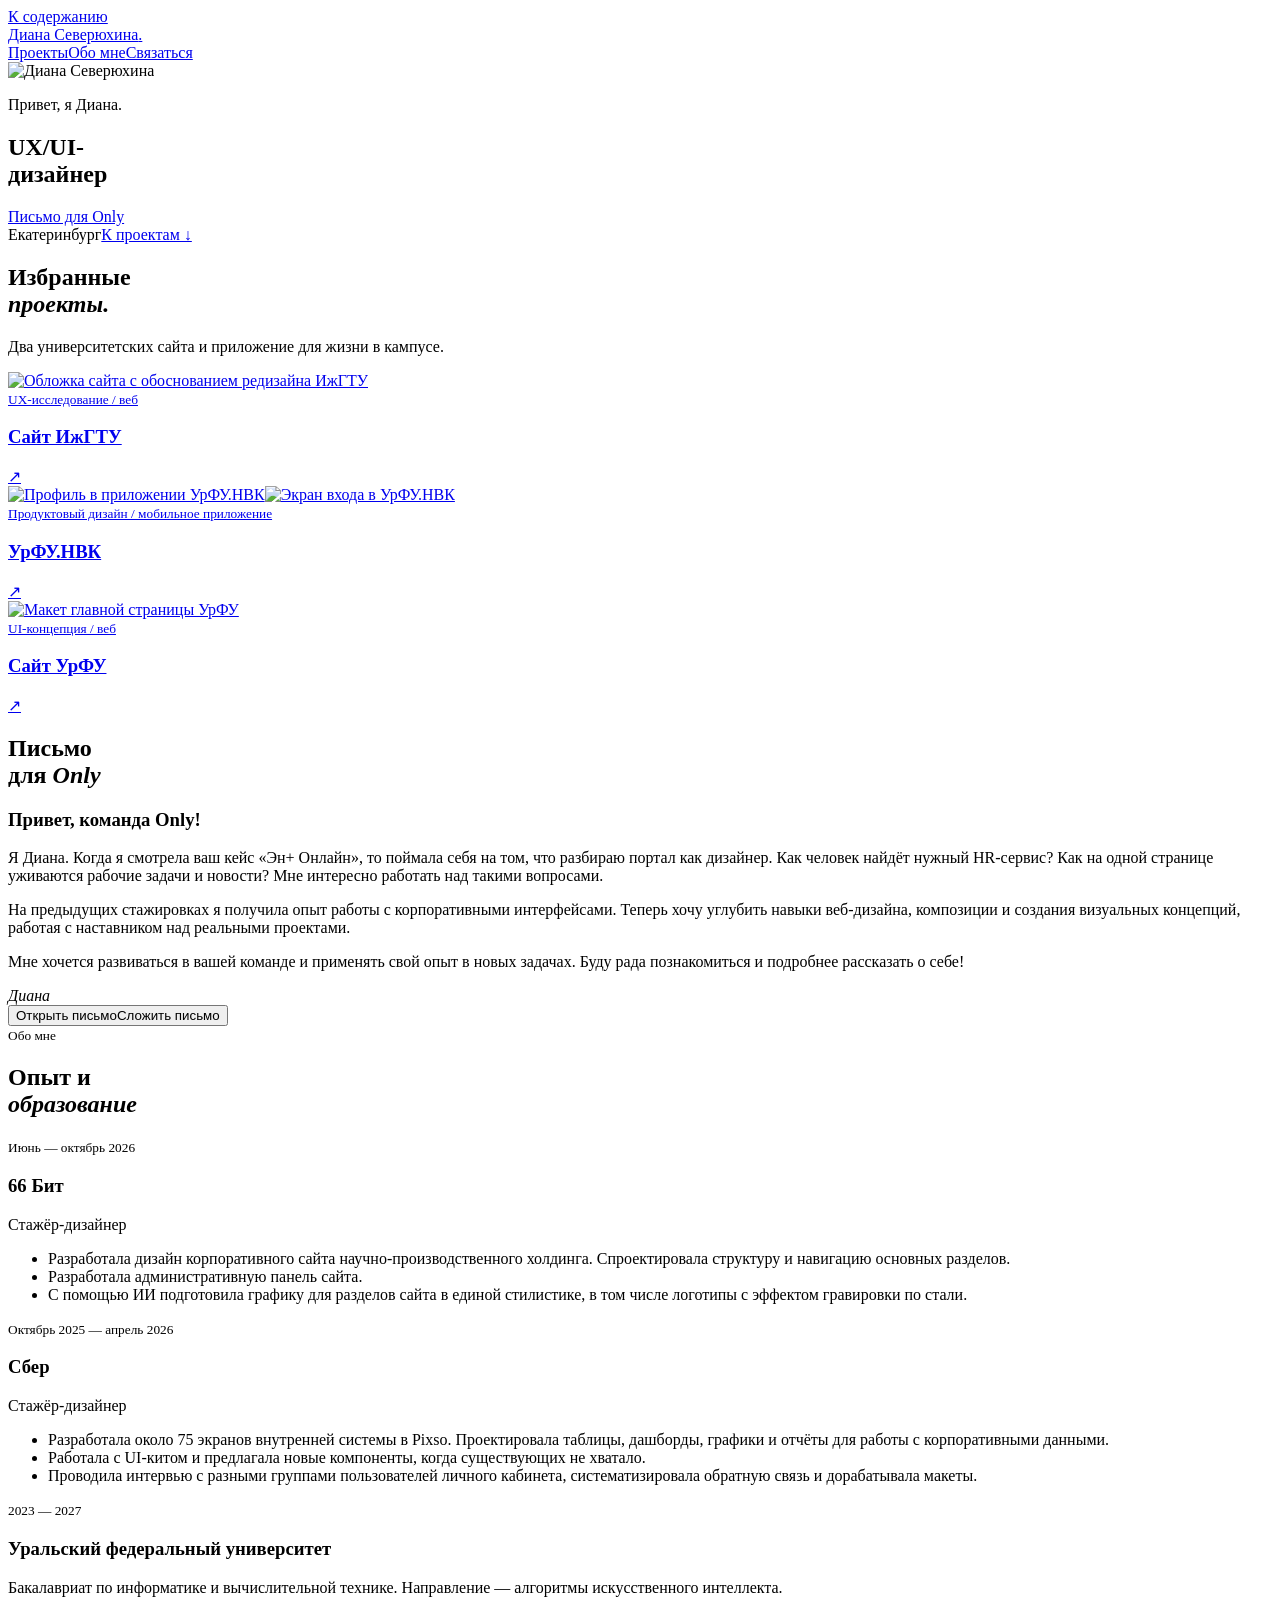
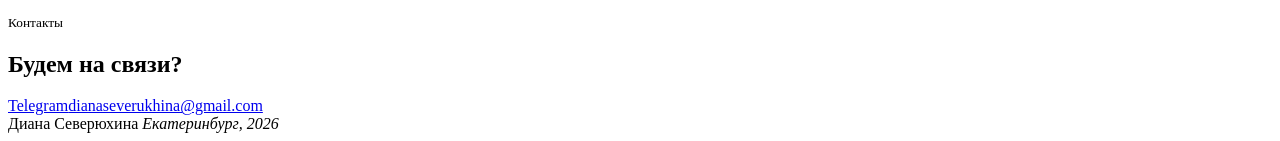
==== index.html @ 2f359d8f "Add portfolio homepage" ====
<!doctype html>
<html lang="ru"><head><meta charset="utf-8"><meta name="viewport" content="width=device-width,initial-scale=1"><meta name="description" content="Портфолио UX/UI-дизайнера Дианы Северюхиной для команды Only."><title>Портфолио для Only · Диана Северюхина</title><link rel="stylesheet" href="style.css?v=portrait-letter-2"><script defer src="motion.js?v=letter-2"></script></head>
<body class="home"><a class="skip" href="#main">К содержанию</a><header><a class="wordmark" href="index.html">Диана Северюхина<span>.</span></a>
    <nav class="lens" aria-label="Навигация"><a href="index.html#work">Проекты</a><a href="index.html#about">Обо мне</a><a href="#contact">Связаться</a></nav></header><main id="main"><section class="hero"><picture><img fetchpriority="high" src="assets/diana-original.png" width="1536" height="1024" alt="Диана Северюхина"></picture>
        <div class="hero-copy"><p>Привет, я Диана.</p><h1>UX/UI<span>-</span><br>дизайнер</h1><a class="mail-invite" href="#only"><span class="mail-icon" aria-hidden="true"></span>Письмо для Only</a></div>
        
        <div class="hero-foot"><span>Екатеринбург</span><a href="#work">К проектам ↓</a></div></section>
        
<section id="work" class="work"><div class="work-head"><h2>Избранные<br><em>проекты.</em></h2><p>Два университетских сайта и приложение для жизни в кампусе.</p></div><div class="projects">
<a class="project istu" href="https://strudeell.github.io/istu-ux-case/"><div class="art"><img loading="lazy" decoding="async" class="" src="assets/og-cover.jpg" alt="Обложка сайта с обоснованием редизайна ИжГТУ"></div><div class="project-title"><div><small>UX-исследование / веб</small><h3>Сайт ИжГТУ</h3></div><span aria-hidden="true">↗</span></div></a>
<a class="project nvk" href="nvk.html"><div class="art"><img loading="lazy" decoding="async" class="" src="assets/profile.webp" alt="Профиль в приложении УрФУ.НВК"><img loading="lazy" decoding="async" class="" src="assets/login.webp" alt="Экран входа в УрФУ.НВК"></div><div class="project-title"><div><small>Продуктовый дизайн / мобильное приложение</small><h3>УрФУ.НВК</h3></div><span aria-hidden="true">↗</span></div></a>
<a class="project urfu" href="urfu.html"><div class="art"><img loading="lazy" decoding="async" class="" src="assets/urfu.webp" alt="Макет главной страницы УрФУ"></div><div class="project-title"><div><small>UI-концепция / веб</small><h3>Сайт УрФУ</h3></div><span aria-hidden="true">↗</span></div></a>
</div></section>

<section class="letter mail" id="only"><h2>Письмо<br>для <em>Only</em></h2>
<div class="envelope"><div id="only-sheet" class="sheet-track"><div class="sheet-mask">
<article class="paper"><h3>Привет, команда Only!</h3>
<p>Я Диана. Когда я смотрела ваш кейс «Эн+ Онлайн», то поймала себя на том, что разбираю портал как дизайнер. Как человек найдёт нужный HR-сервис? Как на одной странице уживаются рабочие задачи и новости? Мне интересно работать над такими вопросами.</p>
<p>На предыдущих стажировках я получила опыт работы с корпоративными интерфейсами. Теперь хочу углубить навыки веб-дизайна, композиции и создания визуальных концепций, работая с наставником над реальными проектами.</p>
<p>Мне хочется развиваться в вашей команде и применять свой опыт в новых задачах. Буду рада познакомиться и подробнее рассказать о себе!</p><i>Диана</i></article></div></div><button class="envelope-pocket" type="button" aria-expanded="true" aria-controls="only-sheet"><span class="env-flap" aria-hidden="true"></span><span class="env-label"><span class="when-closed">Открыть письмо</span><span class="when-open">Сложить письмо</span></span></button></div></section>
<section class="about" id="about"><div><small>Обо мне</small><h2>Опыт и<br><em>образование</em></h2></div><div class="experience"><article><small>Июнь — октябрь 2026</small><h3>66 Бит</h3><p>Стажёр-дизайнер</p><ul><li>Разработала дизайн корпоративного сайта научно-производственного холдинга. Спроектировала структуру и навигацию основных разделов.</li><li>Разработала административную панель сайта.</li><li>С помощью ИИ подготовила графику для разделов сайта в единой стилистике, в том числе логотипы с эффектом гравировки по стали.</li></ul></article><article><small>Октябрь 2025 — апрель 2026</small><h3>Сбер</h3><p>Стажёр-дизайнер</p><ul><li>Разработала около 75 экранов внутренней системы в Pixso. Проектировала таблицы, дашборды, графики и отчёты для работы с корпоративными данными.</li><li>Работала с UI-китом и предлагала новые компоненты, когда существующих не хватало.</li><li>Проводила интервью с разными группами пользователей личного кабинета, систематизировала обратную связь и дорабатывала макеты.</li></ul></article><article><small>2023 — 2027</small><h3>Уральский федеральный университет</h3><p>Бакалавриат по информатике и вычислительной технике. Направление — алгоритмы искусственного интеллекта.</p></article></div></section></main><footer id="contact"><small>Контакты</small><h2>Будем на связи<span>?</span></h2><div class="links"><a href="https://t.me/strudeell">Telegram</a><a href="mailto:dianaseverukhina@gmail.com">dianaseverukhina@gmail.com</a></div><div class="signoff">Диана Северюхина <i>Екатеринбург, 2026</i></div></footer></body></html>
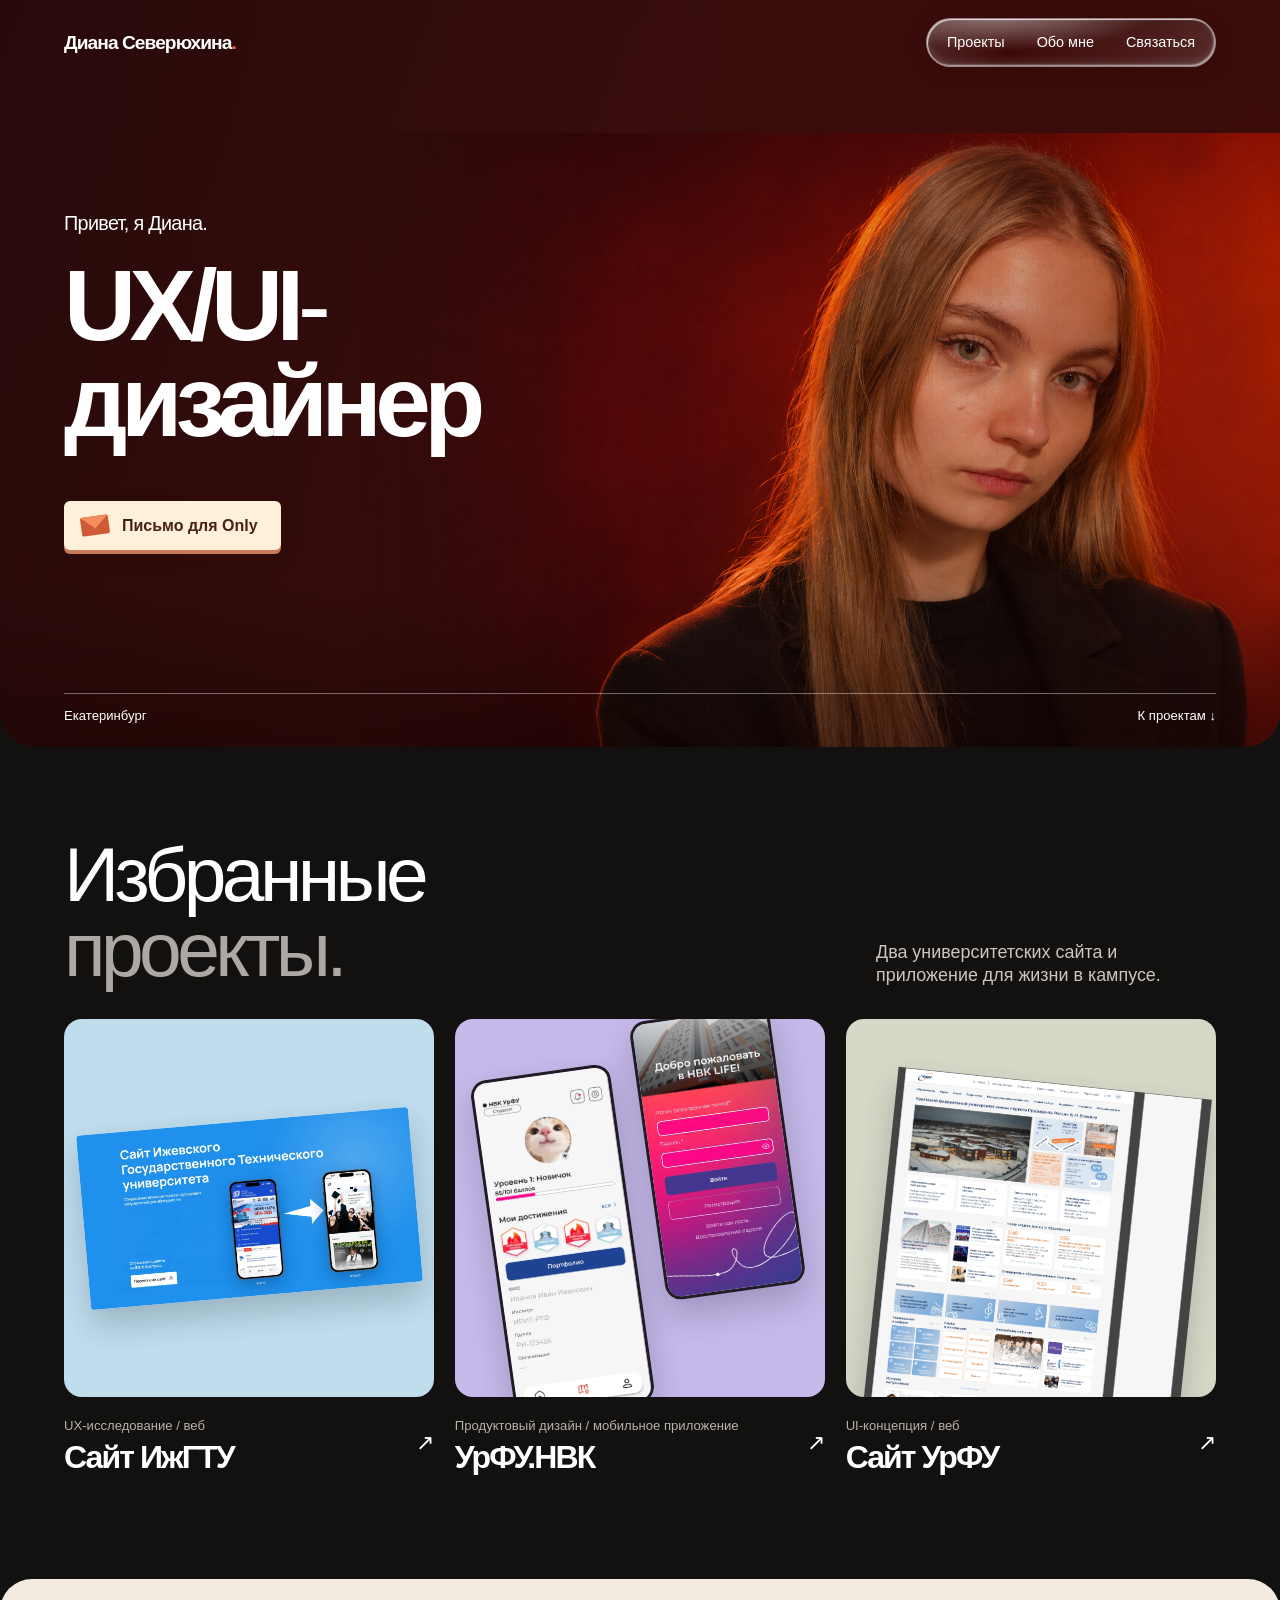
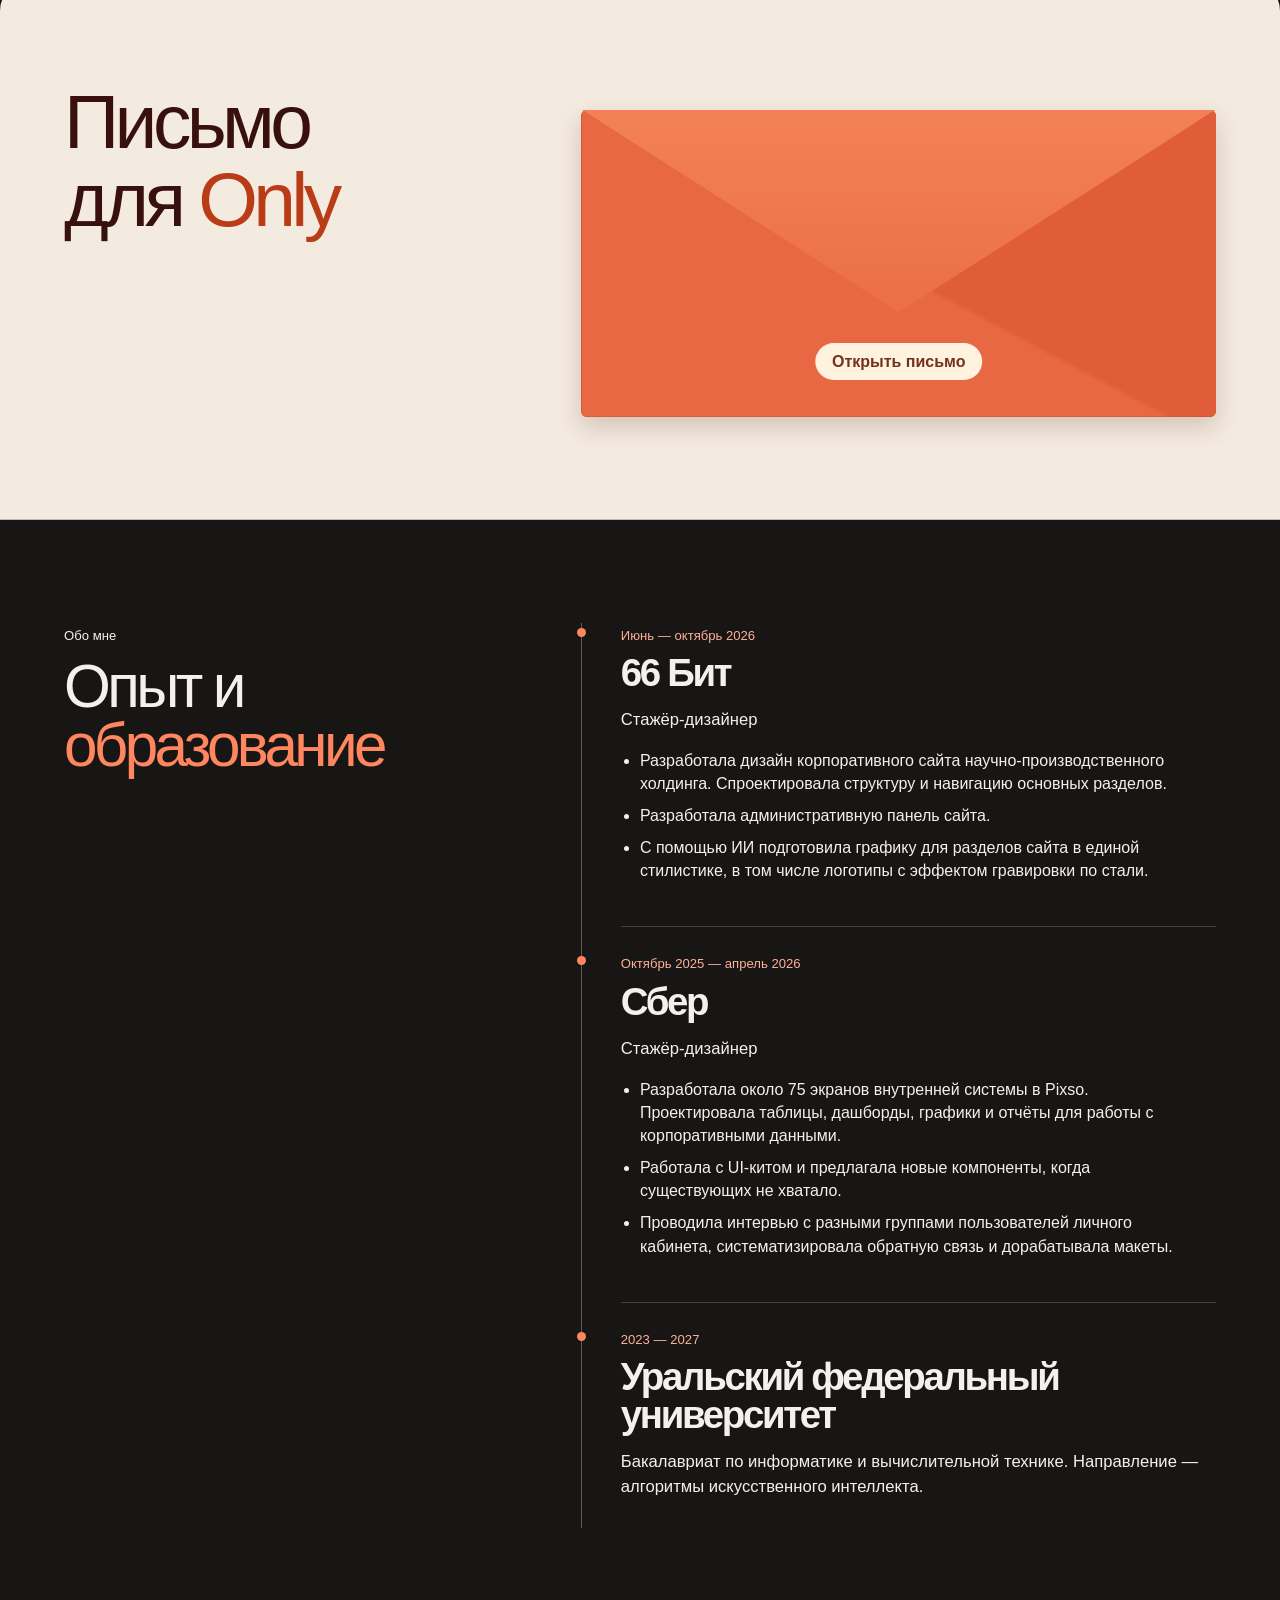
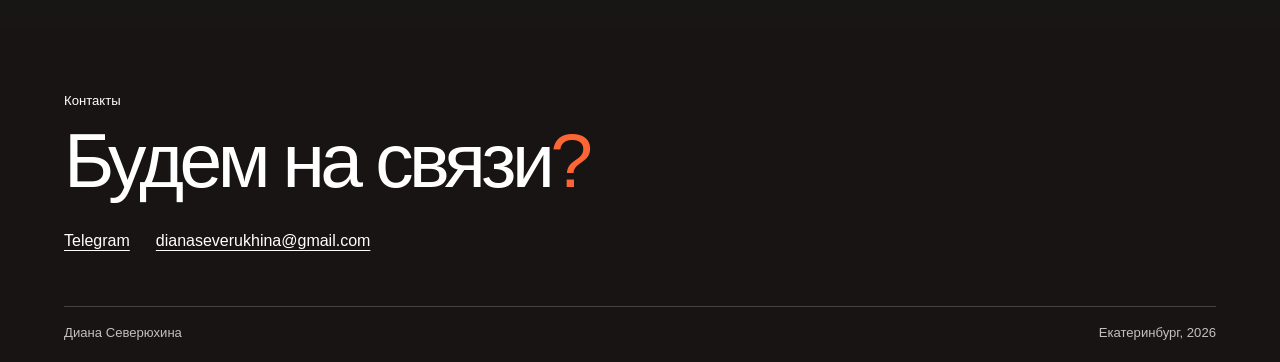
==== commit b4cdaa19: "Upload clean portfolio website" ====
--- a/index.html
+++ b/index.html
@@ -1,21 +1,21 @@
-<!doctype html>
-<html lang="ru"><head><meta charset="utf-8"><meta name="viewport" content="width=device-width,initial-scale=1"><meta name="description" content="Портфолио UX/UI-дизайнера Дианы Северюхиной для команды Only."><title>Портфолио для Only · Диана Северюхина</title><link rel="stylesheet" href="style.css?v=portrait-letter-2"><script defer src="motion.js?v=letter-2"></script></head>
-<body class="home"><a class="skip" href="#main">К содержанию</a><header><a class="wordmark" href="index.html">Диана Северюхина<span>.</span></a>
-    <nav class="lens" aria-label="Навигация"><a href="index.html#work">Проекты</a><a href="index.html#about">Обо мне</a><a href="#contact">Связаться</a></nav></header><main id="main"><section class="hero"><picture><img fetchpriority="high" src="assets/diana-original.png" width="1536" height="1024" alt="Диана Северюхина"></picture>
-        <div class="hero-copy"><p>Привет, я Диана.</p><h1>UX/UI<span>-</span><br>дизайнер</h1><a class="mail-invite" href="#only"><span class="mail-icon" aria-hidden="true"></span>Письмо для Only</a></div>
-        
-        <div class="hero-foot"><span>Екатеринбург</span><a href="#work">К проектам ↓</a></div></section>
-        
-<section id="work" class="work"><div class="work-head"><h2>Избранные<br><em>проекты.</em></h2><p>Два университетских сайта и приложение для жизни в кампусе.</p></div><div class="projects">
-<a class="project istu" href="https://strudeell.github.io/istu-ux-case/"><div class="art"><img loading="lazy" decoding="async" class="" src="assets/og-cover.jpg" alt="Обложка сайта с обоснованием редизайна ИжГТУ"></div><div class="project-title"><div><small>UX-исследование / веб</small><h3>Сайт ИжГТУ</h3></div><span aria-hidden="true">↗</span></div></a>
-<a class="project nvk" href="nvk.html"><div class="art"><img loading="lazy" decoding="async" class="" src="assets/profile.webp" alt="Профиль в приложении УрФУ.НВК"><img loading="lazy" decoding="async" class="" src="assets/login.webp" alt="Экран входа в УрФУ.НВК"></div><div class="project-title"><div><small>Продуктовый дизайн / мобильное приложение</small><h3>УрФУ.НВК</h3></div><span aria-hidden="true">↗</span></div></a>
-<a class="project urfu" href="urfu.html"><div class="art"><img loading="lazy" decoding="async" class="" src="assets/urfu.webp" alt="Макет главной страницы УрФУ"></div><div class="project-title"><div><small>UI-концепция / веб</small><h3>Сайт УрФУ</h3></div><span aria-hidden="true">↗</span></div></a>
-</div></section>
-
-<section class="letter mail" id="only"><h2>Письмо<br>для <em>Only</em></h2>
-<div class="envelope"><div id="only-sheet" class="sheet-track"><div class="sheet-mask">
-<article class="paper"><h3>Привет, команда Only!</h3>
-<p>Я Диана. Когда я смотрела ваш кейс «Эн+ Онлайн», то поймала себя на том, что разбираю портал как дизайнер. Как человек найдёт нужный HR-сервис? Как на одной странице уживаются рабочие задачи и новости? Мне интересно работать над такими вопросами.</p>
-<p>На предыдущих стажировках я получила опыт работы с корпоративными интерфейсами. Теперь хочу углубить навыки веб-дизайна, композиции и создания визуальных концепций, работая с наставником над реальными проектами.</p>
-<p>Мне хочется развиваться в вашей команде и применять свой опыт в новых задачах. Буду рада познакомиться и подробнее рассказать о себе!</p><i>Диана</i></article></div></div><button class="envelope-pocket" type="button" aria-expanded="true" aria-controls="only-sheet"><span class="env-flap" aria-hidden="true"></span><span class="env-label"><span class="when-closed">Открыть письмо</span><span class="when-open">Сложить письмо</span></span></button></div></section>
-<section class="about" id="about"><div><small>Обо мне</small><h2>Опыт и<br><em>образование</em></h2></div><div class="experience"><article><small>Июнь — октябрь 2026</small><h3>66 Бит</h3><p>Стажёр-дизайнер</p><ul><li>Разработала дизайн корпоративного сайта научно-производственного холдинга. Спроектировала структуру и навигацию основных разделов.</li><li>Разработала административную панель сайта.</li><li>С помощью ИИ подготовила графику для разделов сайта в единой стилистике, в том числе логотипы с эффектом гравировки по стали.</li></ul></article><article><small>Октябрь 2025 — апрель 2026</small><h3>Сбер</h3><p>Стажёр-дизайнер</p><ul><li>Разработала около 75 экранов внутренней системы в Pixso. Проектировала таблицы, дашборды, графики и отчёты для работы с корпоративными данными.</li><li>Работала с UI-китом и предлагала новые компоненты, когда существующих не хватало.</li><li>Проводила интервью с разными группами пользователей личного кабинета, систематизировала обратную связь и дорабатывала макеты.</li></ul></article><article><small>2023 — 2027</small><h3>Уральский федеральный университет</h3><p>Бакалавриат по информатике и вычислительной технике. Направление — алгоритмы искусственного интеллекта.</p></article></div></section></main><footer id="contact"><small>Контакты</small><h2>Будем на связи<span>?</span></h2><div class="links"><a href="https://t.me/strudeell">Telegram</a><a href="mailto:dianaseverukhina@gmail.com">dianaseverukhina@gmail.com</a></div><div class="signoff">Диана Северюхина <i>Екатеринбург, 2026</i></div></footer></body></html>
+<!doctype html>
+<html lang="ru"><head><meta charset="utf-8"><meta name="viewport" content="width=device-width,initial-scale=1"><meta name="description" content="Портфолио UX/UI-дизайнера Дианы Северюхиной для команды Only."><title>Портфолио для Only · Диана Северюхина</title><link rel="stylesheet" href="style.css?v=portrait-letter-2"><script defer src="motion.js?v=letter-2"></script></head>
+<body class="home"><a class="skip" href="#main">К содержанию</a><header><a class="wordmark" href="index.html">Диана Северюхина<span>.</span></a>
+    <nav class="lens" aria-label="Навигация"><a href="index.html#work">Проекты</a><a href="index.html#about">Обо мне</a><a href="#contact">Связаться</a></nav></header><main id="main"><section class="hero"><picture><img fetchpriority="high" src="assets/diana-original.png" width="1536" height="1024" alt="Диана Северюхина"></picture>
+        <div class="hero-copy"><p>Привет, я Диана.</p><h1>UX/UI<span>-</span><br>дизайнер</h1><a class="mail-invite" href="#only"><span class="mail-icon" aria-hidden="true"></span>Письмо для Only</a></div>
+        
+        <div class="hero-foot"><span>Екатеринбург</span><a href="#work">К проектам ↓</a></div></section>
+        
+<section id="work" class="work"><div class="work-head"><h2>Избранные<br><em>проекты.</em></h2><p>Два университетских сайта и приложение для жизни в кампусе.</p></div><div class="projects">
+<a class="project istu" href="https://strudeell.github.io/istu-ux-case/"><div class="art"><img loading="lazy" decoding="async" class="" src="assets/og-cover.jpg" alt="Обложка сайта с обоснованием редизайна ИжГТУ"></div><div class="project-title"><div><small>UX-исследование / веб</small><h3>Сайт ИжГТУ</h3></div><span aria-hidden="true">↗</span></div></a>
+<a class="project nvk" href="nvk.html"><div class="art"><img loading="lazy" decoding="async" class="" src="assets/profile.webp" alt="Профиль в приложении УрФУ.НВК"><img loading="lazy" decoding="async" class="" src="assets/login.webp" alt="Экран входа в УрФУ.НВК"></div><div class="project-title"><div><small>Продуктовый дизайн / мобильное приложение</small><h3>УрФУ.НВК</h3></div><span aria-hidden="true">↗</span></div></a>
+<a class="project urfu" href="urfu.html"><div class="art"><img loading="lazy" decoding="async" class="" src="assets/urfu.webp" alt="Макет главной страницы УрФУ"></div><div class="project-title"><div><small>UI-концепция / веб</small><h3>Сайт УрФУ</h3></div><span aria-hidden="true">↗</span></div></a>
+</div></section>
+
+<section class="letter mail" id="only"><h2>Письмо<br>для <em>Only</em></h2>
+<div class="envelope"><div id="only-sheet" class="sheet-track"><div class="sheet-mask">
+<article class="paper"><h3>Привет, команда Only!</h3>
+<p>Я Диана. Когда я смотрела ваш кейс «Эн+ Онлайн», то поймала себя на том, что разбираю портал как дизайнер. Как человек найдёт нужный HR-сервис? Как на одной странице уживаются рабочие задачи и новости? Мне интересно работать над такими вопросами.</p>
+<p>На предыдущих стажировках я получила опыт работы с корпоративными интерфейсами. Теперь хочу углубить навыки веб-дизайна, композиции и создания визуальных концепций, работая с наставником над реальными проектами.</p>
+<p>Мне хочется развиваться в вашей команде и применять свой опыт в новых задачах. Буду рада познакомиться и подробнее рассказать о себе!</p><i>Диана</i></article></div></div><button class="envelope-pocket" type="button" aria-expanded="true" aria-controls="only-sheet"><span class="env-flap" aria-hidden="true"></span><span class="env-label"><span class="when-closed">Открыть письмо</span><span class="when-open">Сложить письмо</span></span></button></div></section>
+<section class="about" id="about"><div><small>Обо мне</small><h2>Опыт и<br><em>образование</em></h2></div><div class="experience"><article><small>Июнь — октябрь 2026</small><h3>66 Бит</h3><p>Стажёр-дизайнер</p><ul><li>Разработала дизайн корпоративного сайта научно-производственного холдинга. Спроектировала структуру и навигацию основных разделов.</li><li>Разработала административную панель сайта.</li><li>С помощью ИИ подготовила графику для разделов сайта в единой стилистике, в том числе логотипы с эффектом гравировки по стали.</li></ul></article><article><small>Октябрь 2025 — апрель 2026</small><h3>Сбер</h3><p>Стажёр-дизайнер</p><ul><li>Разработала около 75 экранов внутренней системы в Pixso. Проектировала таблицы, дашборды, графики и отчёты для работы с корпоративными данными.</li><li>Работала с UI-китом и предлагала новые компоненты, когда существующих не хватало.</li><li>Проводила интервью с разными группами пользователей личного кабинета, систематизировала обратную связь и дорабатывала макеты.</li></ul></article><article><small>2023 — 2027</small><h3>Уральский федеральный университет</h3><p>Бакалавриат по информатике и вычислительной технике. Направление — алгоритмы искусственного интеллекта.</p></article></div></section></main><footer id="contact"><small>Контакты</small><h2>Будем на связи<span>?</span></h2><div class="links"><a href="https://t.me/strudeell">Telegram</a><a href="mailto:dianaseverukhina@gmail.com">dianaseverukhina@gmail.com</a></div><div class="signoff">Диана Северюхина <i>Екатеринбург, 2026</i></div></footer></body></html>
--- a/style.css
+++ b/style.css
@@ -0,0 +1,259 @@
+﻿:root {
+  --ink: #121110;
+  --light: #f4f1ed;
+  --accent: #fe6534;
+  --gutter: clamp(20px, 5vw, 94px);
+  font: 16px/1.45 "Arial", "Helvetica Neue", sans-serif;
+  color: var(--ink);
+  background: var(--ink);
+}
+* { box-sizing: border-box }
+html { scroll-behavior: smooth }
+body { margin: 0; background: var(--light) }
+a { color: inherit; text-underline-offset: .25em }
+a:focus-visible, button:focus-visible { outline: 3px solid #2189ff; outline-offset: 4px }
+h1,h2,h3,p,figure { margin: 0 }
+img { max-width: 100%; display: block }
+small,.hero-foot,.signoff,.credits span { font-size: .82rem; font-weight: 500 }
+h1,h2,h3 { line-height: .98; letter-spacing: -.06em }
+h2 { font-size: clamp(40px,6vw,100px); font-weight: 540 }
+em { font-style: normal }
+.skip { position: absolute; z-index: 10; top: -100px; left: 20px; background: white; color: black; padding: 10px }
+.skip:focus { top: 10px }
+header { display: flex; align-items: center; justify-content: space-between; gap: 14px; padding: 18px var(--gutter); background: var(--ink); color: white }
+.home header { position: absolute; inset: 0 0 auto; z-index: 3; background: transparent }
+.wordmark { font-weight: 700; letter-spacing: -.05em; font-size: 1.2rem; text-decoration: none }
+.wordmark span { color: var(--accent) }
+nav { display: flex; padding: 4px }
+nav a { padding: 9px 16px; text-decoration: none; border-radius: inherit; font-size: .9rem }
+nav a:hover { background: #ffffff21 }
+.lens { --glint: 28%; position: relative; isolation: isolate; overflow: hidden; border-radius: 40px; color: #fff; background: linear-gradient(118deg,#fff2,transparent 31%,#fff1 73%,#fff2),#26131366; border: 1px solid #fff7; box-shadow: inset 1px 1px 1px #fffc,inset -1px -1px 2px #fffa,inset 0 -4px 9px #fff2,0 4px 18px #28090135; -webkit-backdrop-filter: blur(9px) saturate(1.55); backdrop-filter: blur(9px) saturate(1.55) }
+.lens:before { content: ''; position: absolute; inset: 0; border-radius: inherit; pointer-events: none; background: radial-gradient(ellipse at var(--glint) -14%,#fff7,transparent 50%); z-index: -1 }
+.hero { min-height: 570px; height: min(80svh,840px); isolation: isolate; position: relative; display: flex; align-items: center; justify-content: space-between; gap: 20px; padding: 90px var(--gutter) 78px; color: white; background:#600c06; overflow:hidden; border-radius:0 0 36px 36px }
+.home main { background: var(--ink) }
+.hero picture,.hero picture img,.hero:after { position: absolute; inset: 0; width: 100%; height: 100%; z-index: -2; object-fit: cover }
+.hero:after { content:''; z-index: -1; background: linear-gradient(90deg,#15060025,transparent 48%,#2202004a),linear-gradient(0deg,#1402007a,transparent 22%) }
+.hero-copy p { font-size: clamp(18px,2vw,30px); margin-bottom: 12px; letter-spacing: -.035em }
+.hero h1 { font-size: clamp(84px,10.9vw,195px); font-weight: 600; letter-spacing:-.083em; line-height:.85 }
+.hero h1 span { font-weight: 400 }
+.hero-note { width: min(24%,310px); align-self: flex-end; margin-bottom: 22px }
+.hero-note p { font-size: clamp(20px,2.1vw,34px); line-height:1.08; letter-spacing:-.05em; font-weight:570; text-shadow:0 1px 12px #35080080 }
+.action { display:inline-flex; align-items:center; gap:18px; padding:8px 9px 8px 17px; margin-top:18px; text-decoration:none; font-size:.9rem }
+.action b { display:grid; place-items:center; border-radius:50%; width:26px; height:26px; color:#28120b; background:#ffb792 }
+.hero-foot { position:absolute; bottom:22px; left:var(--gutter); right:var(--gutter); display:flex; justify-content:space-between; border-top:1px solid #fff6; padding-top:12px }
+.hero-foot a,.credits a { text-decoration:none }
+.credits { display:flex; align-items:center; justify-content:space-between; padding:22px var(--gutter); color:white; border-bottom:1px solid #fff2 }
+.credits span { color:#bcb8b4 }.credits a { font-size:clamp(20px,2.4vw,39px); letter-spacing:-.06em; font-weight:600 }
+.work { background:var(--ink); color:white; padding:clamp(54px,7vw,110px) var(--gutter) }
+.work-head { display:flex; justify-content:space-between; gap:24px; align-items:flex-end; margin-bottom:32px }
+.work-head p { width:min(30%,340px); color:#cbc6c1; font-size:clamp(1rem,1.4vw,1.35rem); line-height:1.3 }
+.work h2 em { color:#ada8a3 }
+.projects { display:grid; grid-template-columns:repeat(3,minmax(0,1fr)); gap:clamp(12px,1.6vw,28px) }
+.project { text-decoration:none; min-width:0 }
+.art { aspect-ratio: .98; border-radius:18px; overflow:hidden; display:flex; align-items:center; justify-content:center; position:relative }
+.art img { transition:scale .6s cubic-bezier(.2,.7,.2,1); box-shadow:0 16px 32px #18222838 }
+.project:hover .art img { scale:1.045 }
+.istu .art { background:#bfdded }.istu .art img { width:90%; transform:rotate(-5deg); border-radius:4px }
+.nvk .art { background:#c6b8ea; gap:4%; align-items:flex-start; padding-top:14% }.nvk .art img { width:38%; border:3px solid #211c24; border-radius:16px; transform:rotate(-8deg) }.nvk .art img+img { margin-top:-16% }
+.urfu .art { background:#d7d9c8; align-items:flex-start; padding-top:17% }.urfu .art img { width:85%; transform:rotate(6deg) }
+.project-title { display:flex; align-items:center; justify-content:space-between; padding:16px 0 }
+.project-title small { color:#b6b2ad }.project-title h3 { font-size:clamp(24px,2.5vw,42px); margin-top:6px }.project-title>span { font-size:22px }
+.letter,.about,.detail { display:grid; grid-template-columns:.85fr 1.3fr; gap:8vw; padding:clamp(55px,8vw,132px) var(--gutter); background:var(--light) }
+.letter { color:#38110f; border-radius:32px 32px 0 0 }.letter>small { color:#993919 }.letter h2 em { color:#ba3c17 }.letter i { display:block; margin-top:18px; font-style:normal; font-weight:bold }
+.letter p,.experience p,.detail p,.intro p { font-size:clamp(1rem,1.55vw,1.5rem); line-height:1.5; max-width:48em; margin-top:1em }
+.about { border-top:1px solid #bdb8b1 }.about h2 { font-size:clamp(36px,4.7vw,76px); margin-top:12px }
+.experience article { border-top:1px solid #bdb8b1; padding:16px 0 28px }.experience h3 { font-size:1.65rem; margin-top:8px }.experience p { font-size:1.04rem }
+footer { padding:58px var(--gutter) 20px; background:#171413; color:white }footer h2 { margin:12px 0 24px }footer h2 span { color:var(--accent) }
+.links,.signoff { display:flex; flex-wrap:wrap; gap:12px 26px }.links a { padding:6px 0 }.signoff { justify-content:space-between; margin-top:48px; padding-top:16px; border-top:1px solid #fff3;color:#c3c0bd }.signoff i { font-style:normal }
+.intro { padding:32px var(--gutter) 48px }.intro small,.back { display:block }.back { width:fit-content; margin-bottom:38px }.intro h1 { font-size:clamp(58px,9vw,155px); margin-top:8px }.intro p { max-width:800px }
+.wide,.fullpage,.compare,.phones { margin:0 var(--gutter) }.wide img { width:100%;max-height:590px;object-fit:contain;background:#d4e4ee;border-radius:18px }
+.detail { padding-block:60px }.detail h2 { font-size:clamp(34px,4.5vw,76px) }.detail p { margin:0 }.detail .links { margin-top:20px }
+.compare,.phones { display:grid;gap:20px }.compare { grid-template-columns:1fr 1fr }.compare img { width:100%; height:clamp(200px,24vw,450px);object-fit:contain;background:#dce0e2;border-radius:12px }
+.phones { grid-template-columns:repeat(auto-fit,minmax(165px,1fr)); padding:24px; background:#ccc2dc;border-radius:20px }
+.phones.interactive { display:flex;flex-direction:column;align-items:center;background:radial-gradient(ellipse at 34% 24%,#b1a0db,transparent 54%),#746180 }
+.phones.interactive figure { width:min(260px,80%); min-height:500px }.phones.interactive img { width:100%; max-height:500px; object-fit:contain }.phones.interactive figcaption { color:#fff;text-align:center }
+.switcher { display:flex;flex-wrap:wrap;justify-content:center;gap:2px;padding:5px }.switcher button { background:none;border:0;color:white;font:inherit;font-size:.9rem;padding:9px 14px;border-radius:28px;cursor:pointer }.switcher button[aria-pressed=true] { color:#201b20;background:#faf6f3;box-shadow:0 2px 6px #0003 }
+figcaption { font-size:.92rem;margin-top:10px }.fullpage { max-width:1150px;padding-bottom:40px }.fullpage img { width:100% }
+@media(max-width:700px) {
+  header { padding:14px 16px }.wordmark { max-width:95px;font-size:.99rem;line-height:1.04 }nav a { padding:9px 10px;font-size:.8rem }
+  .hero { min-height:530px;height:80svh;max-height:670px;align-items:flex-start;justify-content:center;flex-direction:column;padding-bottom:55px;gap:30px;border-radius:0 0 23px 23px }
+  .hero:after { background:linear-gradient(90deg,#2003009c,transparent 105%),linear-gradient(0deg,#1c0507a8,transparent 55%) }
+  .hero h1 { font-size:clamp(72px,15vw,109px) }.hero-note { align-self:flex-start;width:min(90%,310px);margin:0 }.hero-note p { font-size:20px;max-width:240px }.action { margin-top:12px }
+  .credits { gap:12px;padding-block:18px }.credits span { max-width:82px;font-size:.74rem }.credits a {font-size:1.27rem}
+  .work-head { flex-direction:column;align-items:flex-start;gap:14px }.work-head p { width:100%;max-width:300px }
+  .projects,.letter,.about,.detail,.compare { grid-template-columns:1fr }.art { aspect-ratio:1.42 }.projects { gap:24px }.project-title small { font-size:.8rem }
+  .letter,.about,.detail { gap:20px }.phones { margin:0 12px;padding:18px 10px }.switcher { border-radius:20px }.switcher button { font-size:.83rem;padding:8px 10px }
+}
+@media(prefers-reduced-motion:no-preference) {
+  @keyframes enter { from { opacity:0;transform:translateY(15px) } to { opacity:1;transform:none } }
+  .hero-copy,.incoming { animation:enter .65s ease-out both }
+}
+@media(prefers-reduced-motion:reduce) { html { scroll-behavior:auto }.art img { transition:none } }
+.prototype{margin:0 var(--gutter);padding:clamp(18px,3vw,50px);background:#dedbd5;border-radius:20px}.prototype h2{font-size:clamp(28px,4vw,64px)}.player-tools{display:flex;align-items:center;flex-wrap:wrap;gap:14px;margin:18px 0}.player-tools select,.player-tools button{font:inherit;padding:10px 14px;border-radius:22px;border:1px solid #817d75}.player-tools button{background:#211f1e;color:white;cursor:pointer}.stage{height:clamp(370px,70svh,800px);overflow:auto;border-radius:12px;background:#c8c4bf}.stage iframe{display:block;width:100%;height:100%;border:0}.poster{width:100%;height:auto}.poster[hidden]{display:none}.nvk-demo .poster{max-width:360px;margin:auto}.external{display:inline-block;margin-top:12px}.experience ul{padding-left:1.2em;max-width:65ch}.experience li+li{margin-top:.55em}
+
+.case-cover,.case-section{margin:0 var(--gutter) clamp(40px,6vw,96px)}
+.case-cover img{width:100%;height:auto;border-radius:16px}
+.case-section{border-top:1px solid #c5c0b8;padding-top:28px}
+.case-section h2{font-size:clamp(34px,4.9vw,72px);line-height:1.03}
+.case-heading{display:flex;align-items:baseline;justify-content:space-between;flex-wrap:wrap;gap:12px}
+.case-section p{max-width:68ch;line-height:1.55;margin:14px 0 22px}
+.case-section h3{font-size:clamp(24px,3vw,42px);margin:32px 0 12px}
+.case-section h4{font-size:1.2rem;margin:0 0 12px}
+.case-pair,.decision-list,.phone-story{display:grid;gap:clamp(12px,2vw,32px);margin-top:26px}
+.case-pair{grid-template-columns:1fr 1fr}
+.case-pair figure{background:#fff;padding:clamp(12px,2vw,28px);border-radius:12px}
+.case-pair img{width:100%;height:clamp(72px,9vw,150px);object-fit:contain}.case-pair figcaption{line-height:1.4}
+.decision-list,.phone-story{grid-template-columns:repeat(3,minmax(0,1fr))}
+.decision-list article{border-top:1px solid #bcb8b1;padding-top:16px}
+.swatches{display:flex}.swatches span{padding:9px;background:#f5f5f5}.swatches span+span{background:#333;color:white}
+.kit img{max-width:min(100%,850px);margin:22px 0;border-radius:10px}
+.phone-story figure{min-width:0;background:#e4deeb;padding:clamp(16px,2vw,30px);border-radius:16px}
+.phone-story img{height:clamp(240px,30vw,470px);width:100%;object-fit:contain}
+.phone-story figcaption{margin-top:16px}.phone-story strong{display:block;font-size:1.14rem;margin-bottom:6px}
+.badge-kit{display:grid;grid-template-columns:1.2fr .8fr;gap:32px;align-items:center}.badge-kit img{max-height:540px;margin:auto;border-radius:10px}
+.prototype{margin-bottom:clamp(38px,5vw,80px)}.prototype summary{font-weight:600;font-size:1.15rem;cursor:pointer}
+@media(max-width:700px){.case-pair,.decision-list,.badge-kit,.phone-story{grid-template-columns:1fr}.phone-story figure{display:grid;grid-template-columns:1fr 1fr;align-items:center;gap:12px}.phone-story img{height:235px}.case-heading small{font-size:.78rem}.badge-kit img{max-height:400px}}
+.hero picture img {object-position: center 30%}
+.hero {flex-direction:column;align-items:flex-start;justify-content:center}
+.hero-note {align-self:flex-start;width:min(37%,330px);margin:0}
+.story-brief {margin:32px 0 0;background:#e5ebfb;border-radius:16px;padding:clamp(22px,4vw,52px)}
+.story-brief h3 {max-width:36ch;margin:10px 0 0;line-height:1.13}
+.story-steps {display:grid;grid-template-columns:repeat(3,minmax(0,1fr));gap:16px;padding:0;list-style:none;counter-reset:step}
+.story-steps li {counter-increment:step;display:grid;gap:16px;justify-items:center;background:#e5ebfb;border-radius:16px;padding:22px 12px}
+.story-steps img,.story-branch img {width:min(100%,217px);height:auto}
+.story-steps strong::before {content:counter(step) ". ";color:#234ca2}
+.story-branch {border-block:1px solid #c5c0b8;padding:16px 0}
+.story-branch summary {font-weight:600;cursor:pointer}
+.story-branch figure {display:flex;align-items:center;gap:24px;margin-top:16px}
+.story-branch figcaption {max-width:34ch}
+.screencast figure {margin-top:22px}
+.screencast video {display:block;width:100%;height:clamp(260px,38vw,520px);object-fit:contain;background:#e8e6e2;border-radius:16px}
+.nvk-cast video {background:#e5ebfb}
+.screencast figcaption {margin-top:10px}
+@media(max-width:700px){
+  .hero {justify-content:flex-end;padding-bottom:78px;gap:18px}
+  .hero picture img {object-position:70% top}
+  .hero:after {background:linear-gradient(0deg,#190505e8,transparent 66%),linear-gradient(180deg,#17040470,transparent 23%)}
+  .hero-note {width:min(85%,320px)}
+  .story-steps {grid-template-columns:1fr}
+  .story-steps li {grid-template-columns:minmax(110px,47%) 1fr;align-items:center;justify-items:start;padding:18px;gap:18px}
+  .story-branch img {width:44%}
+}
+
+
+.about {background:#171615;color:#f4f1ed;align-items:start}
+.about h2 em {color:#ff865e}
+.about-photo {width:min(100%,250px);height:auto;margin-top:30px;border-radius:12px}
+.experience {border-left:1px solid #685851;padding-left:clamp(20px,3vw,42px)}
+.experience article {position:relative;padding:0 0 28px;border:0}
+.experience article+article {border-top:1px solid #49413d;padding-top:24px}
+.experience article::before {content:'';position:absolute;top:5px;left:calc(0px - clamp(20px,3vw,42px) - 5px);width:9px;height:9px;background:#ff865e;border-radius:50%}
+.experience article+article::before {top:29px}
+.experience small {color:#ffb197}.experience h3 {font-size:clamp(1.55rem,3vw,2.65rem)}
+.rationale>img {width:100%;height:auto;margin-top:24px}
+.story-steps li {display:flex;flex-direction:column;align-items:stretch}
+.nvk-screen {width:100%;max-width:310px;margin:0 auto;background:#f7f7f7;color:#242424;border-radius:14px;padding:clamp(12px,1.7vw,24px);font-size:.94rem;min-height:328px;text-align:left}
+.nvk-screen>small {font-weight:bold}
+.nvk-calendar {margin:20px 0 12px;text-align:center}
+.nvk-calendar span {display:block;color:#465171;font-size:.8rem;margin-top:6px}
+.nvk-title {font-size:1.12rem;color:#244799;font-weight:bold;margin-bottom:10px}
+.nvk-row,.nvk-options {background:white;border-radius:8px;padding:10px;margin:5px 0}
+.nvk-row {display:flex;align-items:center;justify-content:space-between;gap:7px;border-left:4px solid #93acec}
+.nvk-row b {text-align:center}.nvk-row small {display:block;font-weight:400}
+.nvk-options {display:grid;gap:4px}.nvk-options span:first-of-type {color:#244799}
+.nvk-options strong {justify-self:end;background:#23479c;color:white;border-radius:5px;padding:4px 8px;font-size:.85rem}
+.story-branch .nvk-screen {margin:0;flex:none}.nvk-empty {text-align:center;font-weight:600}
+@media(max-width:700px){
+ .about-photo {width:160px;margin:20px 0}
+ 
+ .story-steps li {padding:20px}.story-steps li>strong {text-align:center}
+ .story-branch figure {flex-direction:column;align-items:flex-start}
+}
+.story-original {padding:16px 0;border-bottom:1px solid #c5c0b8}
+.story-original summary {cursor:pointer}
+.story-original div {display:flex;align-items:start;gap:14px;overflow-x:auto;padding:16px 0}
+.story-original img {flex:none;width:min(175px,58vw);height:auto}
+
+.mail {align-items:start;overflow:hidden;background:#f3eae0}
+.mail h2 {line-height:1.02}
+.envelope {position:relative;isolation:isolate;width:min(100%,640px);justify-self:center;margin:28px 0 0;min-width:0}
+.envelope {overflow-anchor:none}
+.envelope-pocket {
+  display:block; position:relative; width:100%; height:clamp(220px,24vw,320px);
+  border:0; padding:0; border-radius:6px; cursor:pointer; font:inherit;
+  background:#aa402a; perspective:1000px; box-shadow:0 10px 24px #61281533;
+  transition:height .8s cubic-bezier(.4,0,.2,1);
+}
+.envelope-pocket::after {content:'';position:absolute;inset:0;background:linear-gradient(28deg,#e76842 48%,#e15c38 49%);clip-path:polygon(0 0,50% 66%,100% 0,100% 100%,0 100%);border-radius:inherit}
+.env-flap {position:absolute;inset:0;background:linear-gradient(#f38158,#e76540);clip-path:polygon(0 0,100% 0,50% 68%);transform-origin:top;transition:transform .5s ease}
+.env-label {position:absolute;z-index:2;bottom:12%;left:50%;transform:translateX(-50%);padding:7px 17px;border-radius:20px;background:#fff2de;color:#71331f;font-weight:600;white-space:nowrap}
+.envelope-pocket[aria-expanded=true] {height:94px}
+.envelope-pocket[aria-expanded=true] .env-flap {transform:rotateX(166deg)}
+.envelope-pocket[aria-expanded=false] .when-open,.envelope-pocket[aria-expanded=true] .when-closed {display:none}
+.sheet-track {display:grid;grid-template-rows:1fr;transition:grid-template-rows .85s cubic-bezier(.4,0,.2,1)}
+.sheet-track[inert] {grid-template-rows:0fr}
+.sheet-mask {min-height:0;overflow:hidden;position:relative;z-index:1}
+.paper {margin:0 4%;padding:clamp(24px,3vw,48px);background:#fffbf2;border-top:3px solid #d45230;transition:transform .85s cubic-bezier(.4,0,.2,1)}
+.sheet-track[inert] .paper {transform:translateY(14%)}
+.paper h3 {font:600 clamp(22px,2.4vw,34px)/1.1 Georgia,serif;letter-spacing:-.035em}
+.paper p {font-size:clamp(1rem,1.2vw,1.12rem)}
+.paper i {font:italic 1.65rem Georgia,serif;color:#a43921}
+.story-steps img {align-self:center;border-radius:8px}
+.story-steps li>strong {text-align:center}
+.story-map {margin-top:28px}.story-map figcaption {max-width:64ch;margin-bottom:14px}
+.story-map img,.kit img {width:100%;max-width:100%;height:auto;border-radius:10px}
+@media(max-width:700px){.hero {gap:10px;justify-content:flex-end}.mail {gap:28px}.envelope {margin-top:10px}}
+@media(prefers-reduced-motion:reduce){.env-flap {transition:none}.envelope[open] .paper {animation:none}}
+.hero {
+  background:linear-gradient(110deg,#2b0a0b,#48100d);
+  min-height:560px; height:clamp(560px,83svh,790px);
+}
+.hero h1 {font-size:clamp(72px,7.8vw,132px);line-height:.96;letter-spacing:-.065em}
+.hero-copy p {font-size:clamp(19px,1.55vw,26px);margin-bottom:20px}
+.hero picture img {
+  inset:auto 0 0 auto; width:auto; height:96%; max-width:72%; object-fit:contain; object-position:right bottom;
+  mask-image:linear-gradient(to right,transparent,#000 28%);
+}
+@media(max-width:700px){
+  .hero {min-height:610px;height:88svh;max-height:760px}
+  .hero picture img {inset:48px 0 auto auto;width:100%;max-width:none;height:auto;mask-image:linear-gradient(to bottom,#000 65%,transparent)}
+  .hero h1 {font-size:clamp(58px,12vw,80px)}
+  .hero-copy p {margin-bottom:9px}
+}
+@media(prefers-reduced-motion:reduce){
+  .sheet-track,.paper,.envelope-pocket,.env-flap {transition:none}
+}
+.mail-invite {
+  display:inline-flex;
+  align-items:center;
+  gap:13px;
+  margin-top:clamp(32px,4vw,62px);
+  padding:13px 23px 13px 17px;
+  border-radius:6px;
+  background:#fff0d9;
+  color:#482115;
+  box-shadow:0 4px 0 #c77c57,0 8px 18px #26080455;
+  font-weight:600;
+  text-decoration:none;
+}
+.mail-icon {
+  position:relative;
+  width:28px;
+  height:19px;
+  background:#ce5a37;
+  border-radius:2px;
+  transform:rotate(-8deg);
+}
+.mail-icon::before {
+  content:'';
+  position:absolute;
+  inset:0;
+  background:#f68d5f;
+  clip-path:polygon(0 0,100% 0,50% 65%);
+  transform-origin:top;
+}
+@media(prefers-reduced-motion:no-preference){
+  .mail-icon,.mail-icon::before {transition:transform .22s ease}
+  .mail-invite:is(:hover,:focus-visible) .mail-icon {transform:rotate(0)}
+  .mail-invite:is(:hover,:focus-visible) .mail-icon::before {transform:perspective(60px) rotateX(145deg)}
+}
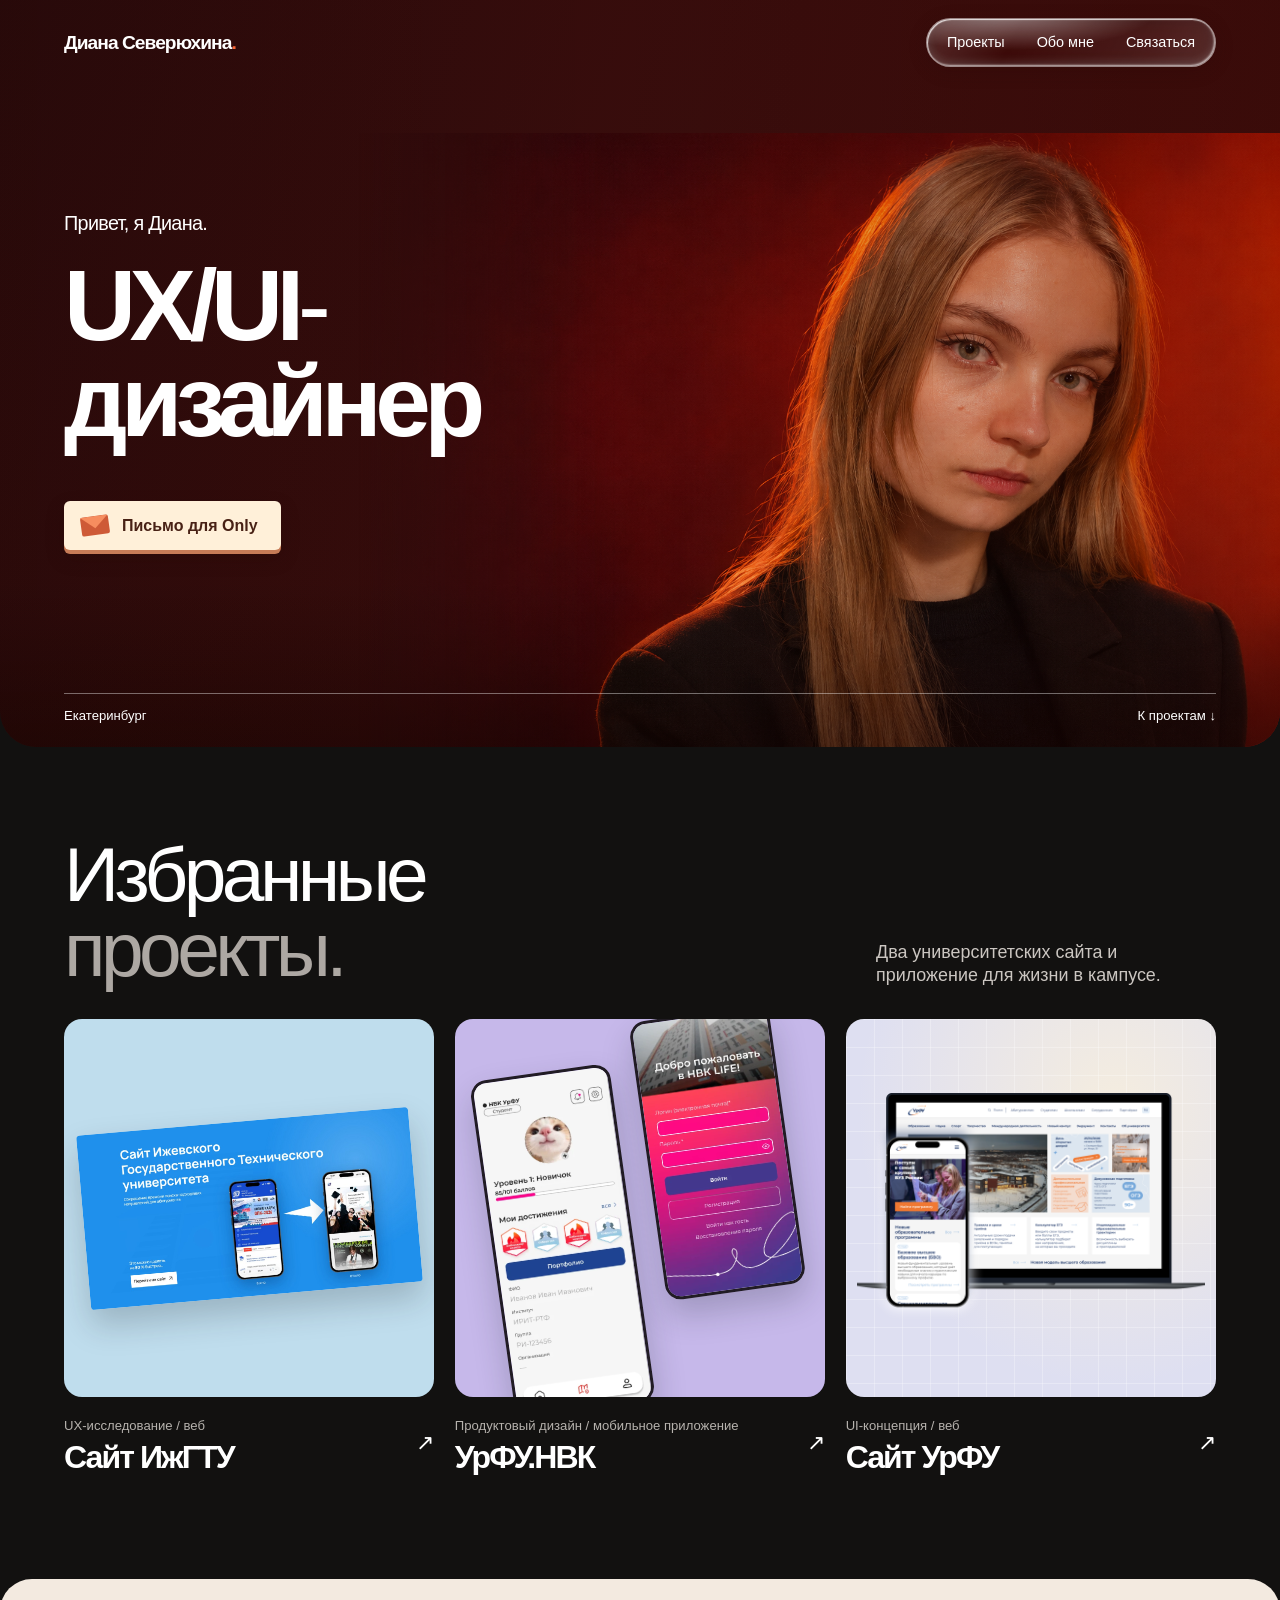
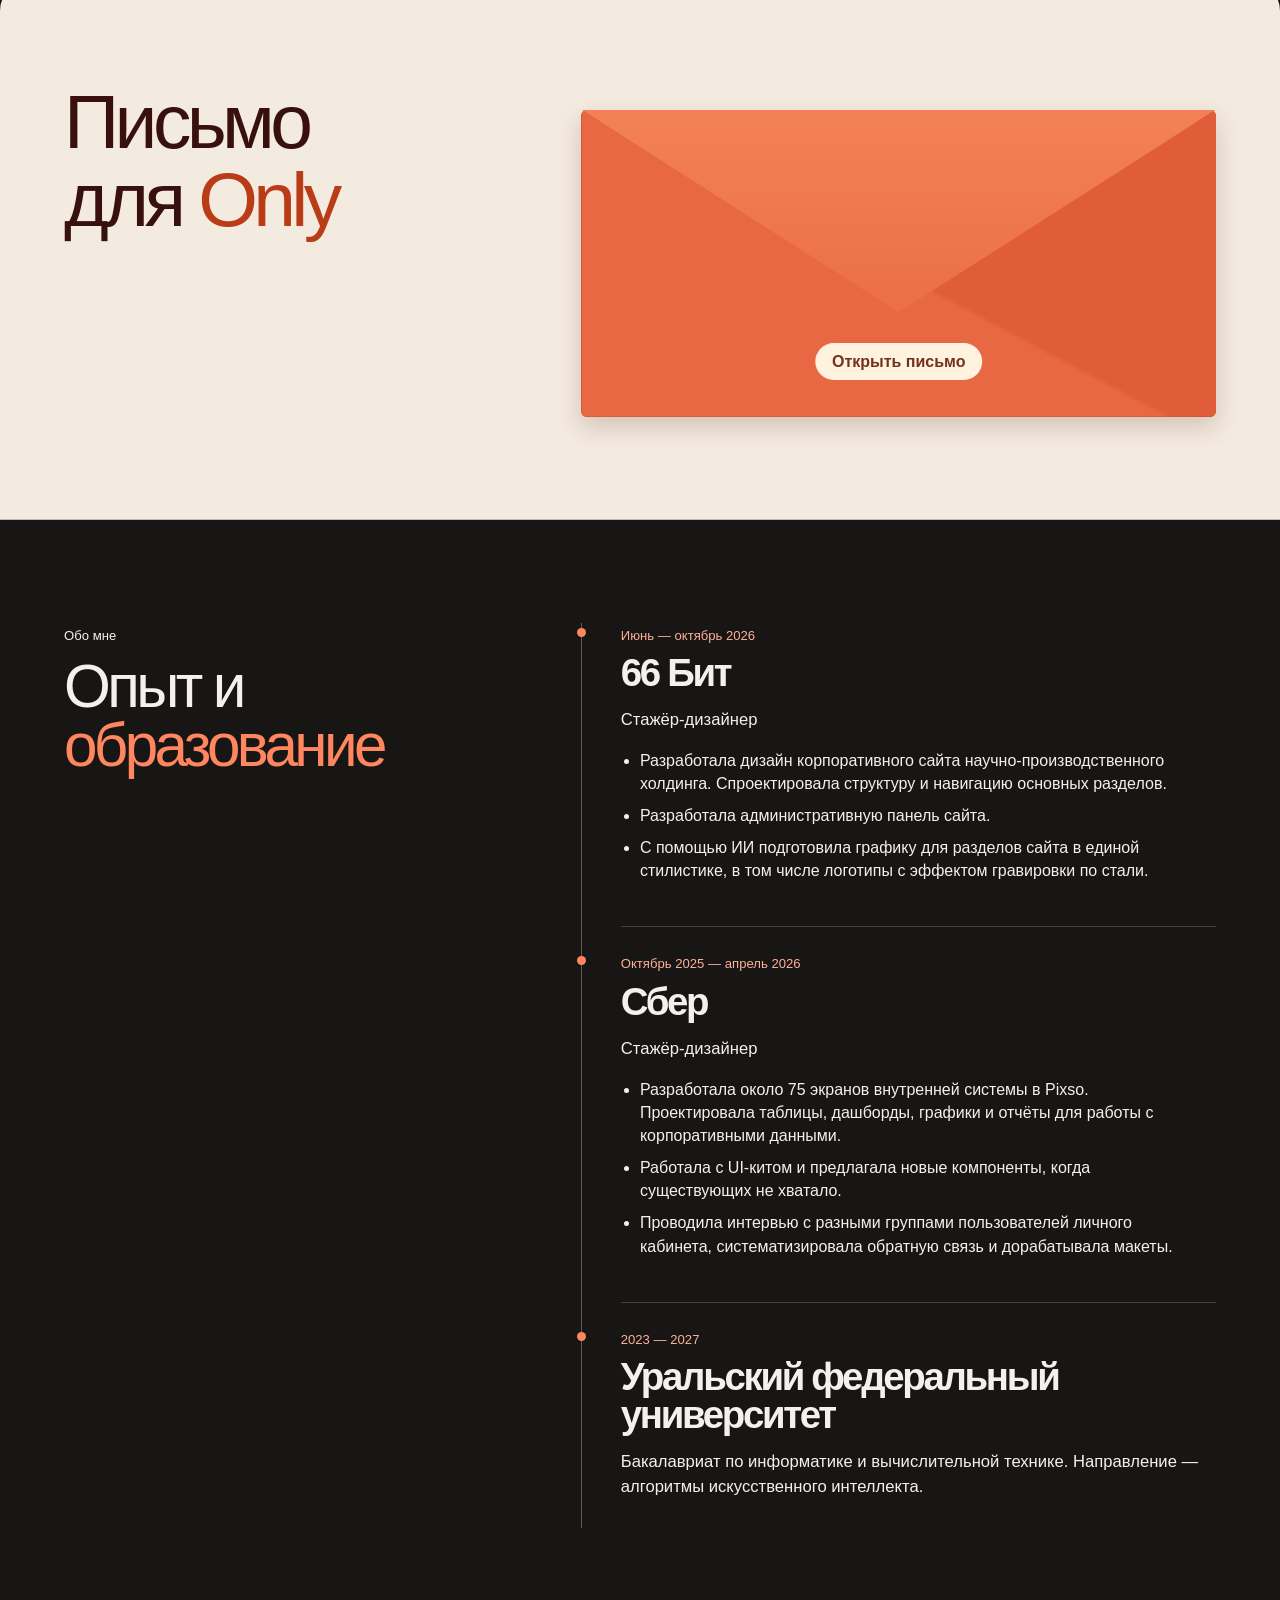
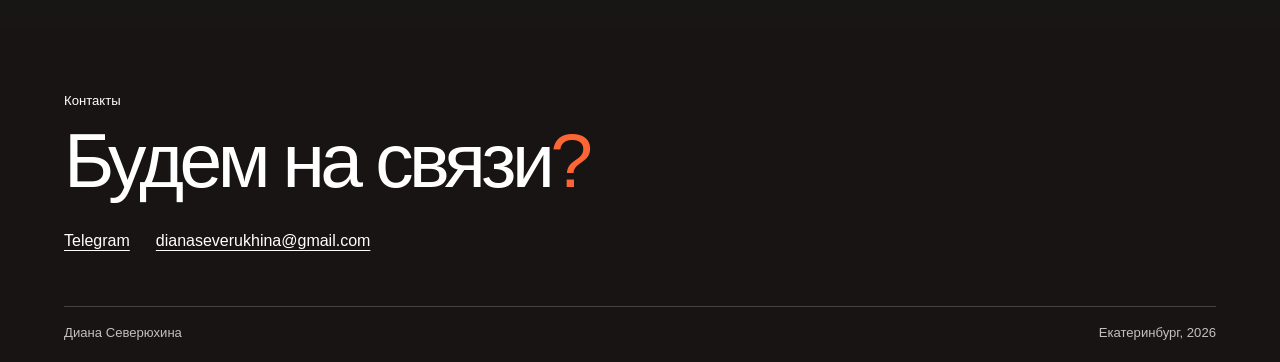
==== commit 2fc455e3: "Refresh UrFU mockup preview and connect portfolio case studies" ====
--- a/index.html
+++ b/index.html
@@ -1,5 +1,5 @@
 <!doctype html>
-<html lang="ru"><head><meta charset="utf-8"><meta name="viewport" content="width=device-width,initial-scale=1"><meta name="description" content="Портфолио UX/UI-дизайнера Дианы Северюхиной для команды Only."><title>Портфолио для Only · Диана Северюхина</title><link rel="stylesheet" href="style.css?v=portrait-letter-2"><script defer src="motion.js?v=letter-2"></script></head>
+<html lang="ru"><head><meta charset="utf-8"><meta name="viewport" content="width=device-width,initial-scale=1"><meta name="description" content="Портфолио UX/UI-дизайнера Дианы Северюхиной для команды Only."><title>Портфолио для Only · Диана Северюхина</title><link rel="stylesheet" href="style.css?v=portfolio-3"><script defer src="motion.js?v=portfolio-3"></script></head>
 <body class="home"><a class="skip" href="#main">К содержанию</a><header><a class="wordmark" href="index.html">Диана Северюхина<span>.</span></a>
     <nav class="lens" aria-label="Навигация"><a href="index.html#work">Проекты</a><a href="index.html#about">Обо мне</a><a href="#contact">Связаться</a></nav></header><main id="main"><section class="hero"><picture><img fetchpriority="high" src="assets/diana-original.png" width="1536" height="1024" alt="Диана Северюхина"></picture>
         <div class="hero-copy"><p>Привет, я Диана.</p><h1>UX/UI<span>-</span><br>дизайнер</h1><a class="mail-invite" href="#only"><span class="mail-icon" aria-hidden="true"></span>Письмо для Only</a></div>
@@ -9,7 +9,7 @@
 <section id="work" class="work"><div class="work-head"><h2>Избранные<br><em>проекты.</em></h2><p>Два университетских сайта и приложение для жизни в кампусе.</p></div><div class="projects">
 <a class="project istu" href="https://strudeell.github.io/istu-ux-case/"><div class="art"><img loading="lazy" decoding="async" class="" src="assets/og-cover.jpg" alt="Обложка сайта с обоснованием редизайна ИжГТУ"></div><div class="project-title"><div><small>UX-исследование / веб</small><h3>Сайт ИжГТУ</h3></div><span aria-hidden="true">↗</span></div></a>
 <a class="project nvk" href="nvk.html"><div class="art"><img loading="lazy" decoding="async" class="" src="assets/profile.webp" alt="Профиль в приложении УрФУ.НВК"><img loading="lazy" decoding="async" class="" src="assets/login.webp" alt="Экран входа в УрФУ.НВК"></div><div class="project-title"><div><small>Продуктовый дизайн / мобильное приложение</small><h3>УрФУ.НВК</h3></div><span aria-hidden="true">↗</span></div></a>
-<a class="project urfu" href="urfu.html"><div class="art"><img loading="lazy" decoding="async" class="" src="assets/urfu.webp" alt="Макет главной страницы УрФУ"></div><div class="project-title"><div><small>UI-концепция / веб</small><h3>Сайт УрФУ</h3></div><span aria-hidden="true">↗</span></div></a>
+<a class="project urfu" href="urfu.html"><div class="art"><img loading="lazy" decoding="async" src="assets/urfu-cover.png" alt="Главная страница УрФУ на ноутбуке и смартфоне"></div><div class="project-title"><div><small>UI-концепция / веб</small><h3>Сайт УрФУ</h3></div><span aria-hidden="true">↗</span></div></a>
 </div></section>
 
 <section class="letter mail" id="only"><h2>Письмо<br>для <em>Only</em></h2>
--- a/style.css
+++ b/style.css
@@ -55,7 +55,14 @@
 .project:hover .art img { scale:1.045 }
 .istu .art { background:#bfdded }.istu .art img { width:90%; transform:rotate(-5deg); border-radius:4px }
 .nvk .art { background:#c6b8ea; gap:4%; align-items:flex-start; padding-top:14% }.nvk .art img { width:38%; border:3px solid #211c24; border-radius:16px; transform:rotate(-8deg) }.nvk .art img+img { margin-top:-16% }
-.urfu .art { background:#d7d9c8; align-items:flex-start; padding-top:17% }.urfu .art img { width:85%; transform:rotate(6deg) }
+.urfu .art {
+  background-color: #dedff1;
+  background-image: linear-gradient(#ffffff48 1px, transparent 1px),
+    linear-gradient(90deg, #ffffff48 1px, transparent 1px),
+    radial-gradient(ellipse at 72% 24%, #f5eddf, transparent 68%);
+  background-size: 28px 28px, 28px 28px, auto;
+}
+.urfu .art img { width: 94%; height: 90%; object-fit: contain; box-shadow: none }
 .project-title { display:flex; align-items:center; justify-content:space-between; padding:16px 0 }
 .project-title small { color:#b6b2ad }.project-title h3 { font-size:clamp(24px,2.5vw,42px); margin-top:6px }.project-title>span { font-size:22px }
 .letter,.about,.detail { display:grid; grid-template-columns:.85fr 1.3fr; gap:8vw; padding:clamp(55px,8vw,132px) var(--gutter); background:var(--light) }
@@ -257,3 +264,41 @@
   .mail-invite:is(:hover,:focus-visible) .mail-icon {transform:rotate(0)}
   .mail-invite:is(:hover,:focus-visible) .mail-icon::before {transform:perspective(60px) rotateX(145deg)}
 }
+
+.next-project {
+  display: flex;
+  align-items: center;
+  gap: clamp(14px, 3vw, 46px);
+  margin: 0 var(--gutter);
+  padding: clamp(24px, 4vw, 64px) 0;
+  border-top: 1px solid #bdb8b1;
+  text-decoration: none;
+}
+.next-thumb {
+  display: grid;
+  place-items: center;
+  width: clamp(74px, 13vw, 180px);
+  aspect-ratio: 1.5;
+  overflow: hidden;
+  border-radius: 12px;
+  background: #dedff1;
+}
+.next-thumb img { width: 90%; height: 100%; min-height: 0; object-fit: contain }
+.next-project strong { display: block; font-size: clamp(24px, 4vw, 64px); letter-spacing: -.055em; line-height: 1.15 }
+.next-arrow { margin-left: auto; font-size: clamp(24px, 3vw, 46px) }
+:is(.next-project, .project):is(:hover, :focus-visible) :is(.next-arrow, .project-title > span) { color: var(--accent) }
+
+@media (prefers-reduced-motion: no-preference) {
+  .intro h1 { animation: enter .55s ease-out both }
+  .intro p { animation: enter .55s .09s ease-out both }
+  .project-title > span, .next-arrow, .next-thumb img { transition: transform .28s ease-out }
+  :is(.project, .next-project):is(:hover, :focus-visible) :is(.project-title > span, .next-arrow) { transform: translate(3px, -3px) }
+  .next-project:is(:hover, :focus-visible) img { transform: scale(1.05) }
+  @media (min-width: 701px) {
+    .projects .incoming:nth-child(2) { animation-delay: .07s }
+    .projects .incoming:nth-child(3) { animation-delay: .14s }
+  }
+}
+@media (prefers-reduced-motion: reduce) {
+  .project:hover .art img { scale: 1 }
+}
